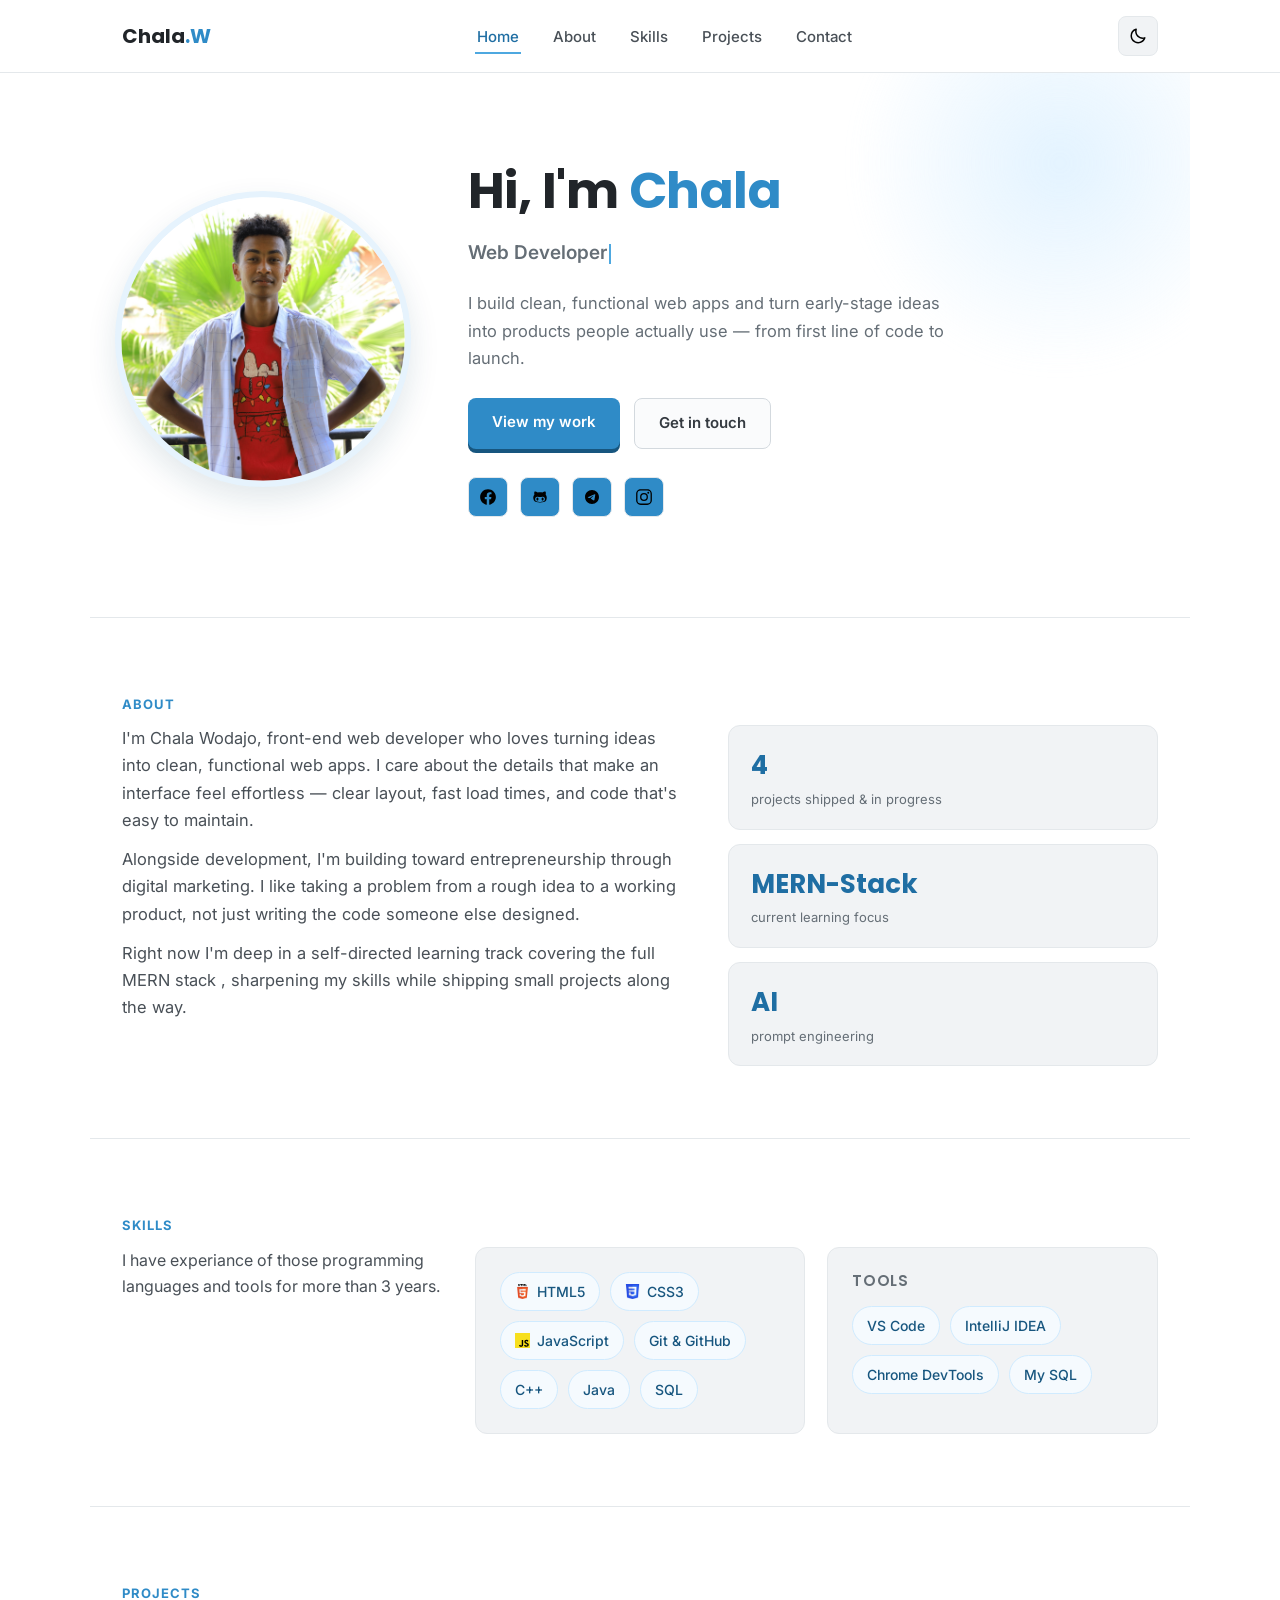
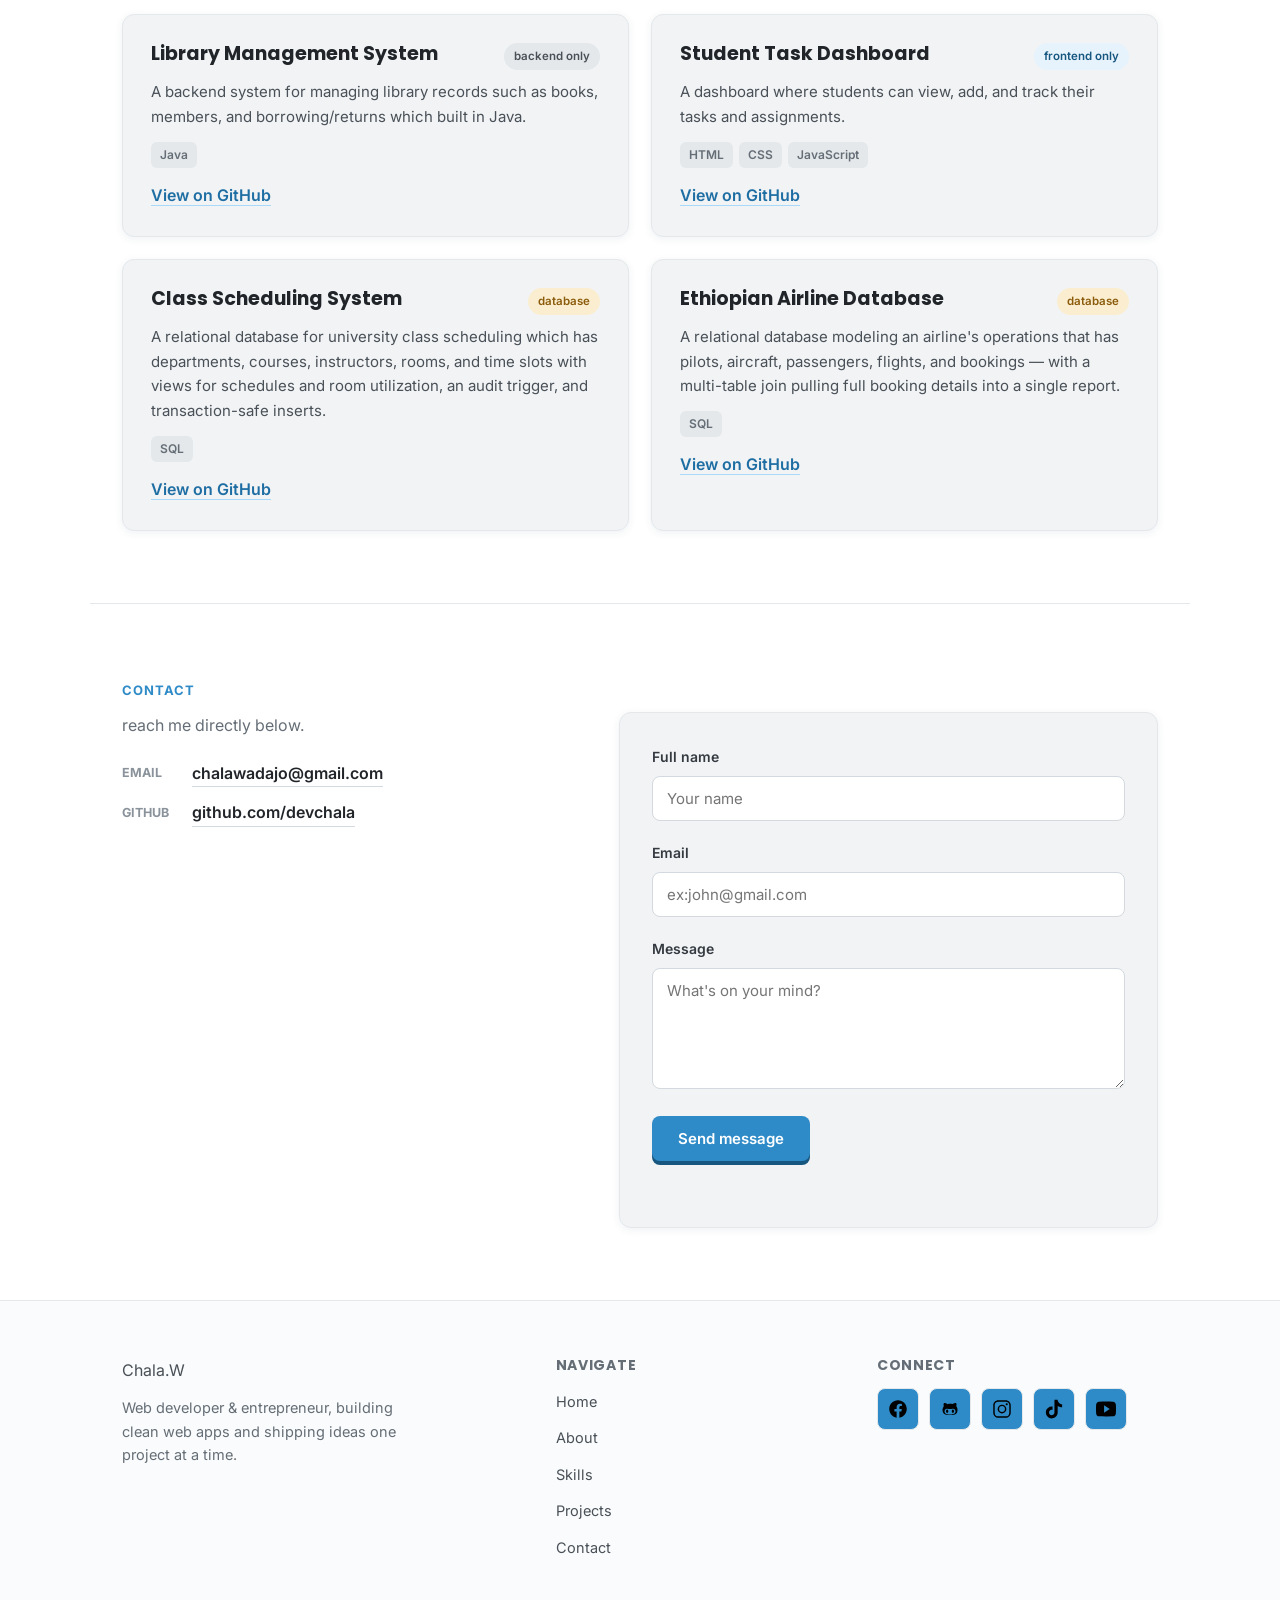
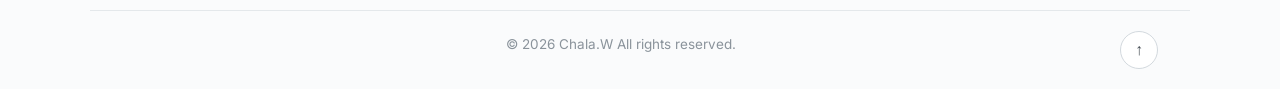
==== index.html @ c734cb94 "Initial portfolio is committed" ====
<!doctype html>
<html lang="en">
  <head>
    <meta charset="UTF-8" />
    <meta name="viewport" content="width=device-width, initial-scale=1.0" />
    <title>Chala Wodajo | Portfolio</title>
    <link rel="preconnect" href="https://fonts.googleapis.com" />
    <link rel="preconnect" href="https://fonts.gstatic.com" crossorigin />
    <link
      href="https://fonts.googleapis.com/css2?family=Poppins:wght@500;600;700&family=Inter:wght@400;500;600;700&display=swap"
      rel="stylesheet"
    />

    <link rel="stylesheet" href="style.css" />
  </head>
  <body>
    <header class="header">
      <nav class="navbar">
        <a href="#home" class="logo">Chala<span>.W</span></a>

        <ul id="navList">
          <li><a class="nav-link" href="#home">Home</a></li>
          <li><a class="nav-link" href="#about">About</a></li>
          <li><a class="nav-link" href="#skills">Skills</a></li>
          <li><a class="nav-link" href="#projects">Projects</a></li>
          <li><a class="nav-link" href="#contact">Contact</a></li>
        </ul>
        <div class="nav-actions">
          <button
            id="themeToggle"
            class="theme-toggle"
            aria-label="Toggle dark mode"
            aria-pressed="false"
          >
            <img src="image/moon.svg" alt="" class="icon-moon" />
            <img src="image/sun.svg" alt="" class="icon-sun" />
          </button>

          <button
            id="navToggle"
            class="nav-toggle"
            aria-label="Toggle navigation menu"
            aria-expanded="false"
          >
            <span></span>
          </button>
        </div>
      </nav>
    </header>

    <main>
      <section id="home" class="hero">
        <div class="hero-glow" aria-hidden="true"></div>
        <div class="hero-image">
          <img src="image/chala.jpg" alt="Chala Wodajo" class="profilepic" />
        </div>

        <div class="hero-text">
          <h1>Hi, I'm <span class="accent">Chala</span></h1>
          <p class="role">
            <span id="typewriter"></span
            ><span class="cursor" aria-hidden="true"></span>
          </p>
          <p class="lede">
            I build clean, functional web apps and turn early-stage ideas into
            products people actually use — from first line of code to launch.
          </p>

          <div class="cta-row">
            <a href="#projects" class="btn btn-primary">View my work</a>
            <a href="#contact" class="btn btn-ghost">Get in touch</a>
          </div>

          <div class="social-row" aria-label="Social links">
            <a
              href="https://web.facebook.com/profile.php?id=100081140001787"
              target="_blank"
              rel="noopener"
              aria-label="Facebook"
            >
              <img src="image/facebook.svg" alt="" width="18" />
            </a>
            <a
              href="https://github.com/devchala"
              target="_blank"
              rel="noopener"
              aria-label="GitHub"
            >
              <img src="image/github.svg" alt="" width="18" />
            </a>
            <a href="#" target="_blank" rel="noopener" aria-label="Telegram">
              <img src="image/telegram.svg" alt="" width="18" />
            </a>
            <a href="#" target="_blank" rel="noopener" aria-label="Instagram">
              <img src="image/instagram.svg" alt="" width="18" />
            </a>
          </div>
        </div>
      </section>
      <section id="about" class="block reveal">
        <span class="eyebrow">About</span>
        <div class="about-grid">
          <div>
            <p>
              I'm Chala Wodajo, front-end web developer who loves turning ideas
              into clean, functional web apps. I care about the details that
              make an interface feel effortless — clear layout, fast load times,
              and code that's easy to maintain.
            </p>
            <p>
              Alongside development, I'm building toward entrepreneurship
              through digital marketing. I like taking a problem from a rough
              idea to a working product, not just writing the code someone else
              designed.
            </p>
            <p>
              Right now I'm deep in a self-directed learning track covering the
              full MERN stack , sharpening my skills while shipping small
              projects along the way.
            </p>
          </div>

          <div class="stat-list">
            <div class="stat-card">
              <span class="stat-num">4</span>
              <span class="stat-label">projects shipped &amp; in progress</span>
            </div>
            <div class="stat-card">
              <span class="stat-num">MERN-Stack</span>
              <span class="stat-label">current learning focus</span>
            </div>
            <div class="stat-card">
              <span class="stat-num">AI</span>
              <span class="stat-label">prompt engineering</span>
            </div>
          </div>
        </div>
      </section>

      <section id="skills" class="block reveal">
        <span class="eyebrow">Skills</span>
        <div class="skills-groups">
          <p>
            I have experiance of those programming languages and tools for more
            than 3 years.
          </p>

          <div class="skill-card">
            <ul class="tag-list">
              <li>
                <img src="image/HTML5_logo.webp" alt="" class="tag-icon" />HTML5
              </li>
              <li>
                <img src="image/CSS3_logo.webp" alt="" class="tag-icon" />CSS3
              </li>
              <li>
                <img
                  src="image/javascript-logo.svg"
                  alt=""
                  class="tag-icon"
                />JavaScript
              </li>
              <li>Git &amp; GitHub</li>
              <li>C++</li>
              <li>Java</li>
              <li>SQL</li>
            </ul>
          </div>

          <div class="skill-card">
            <h3>Tools</h3>
            <ul class="tag-list">
              <li>VS Code</li>
              <li>IntelliJ IDEA</li>
              <li>Chrome DevTools</li>
              <li>My SQL</li>
            </ul>
          </div>
        </div>
      </section>
      <section id="projects" class="block reveal">
        <span class="eyebrow">Projects</span>
        <div class="project-grid">
          <div class="project-box">
            <div class="project-top">
              <h3>Library Management System</h3>
              <span class="status-pill">backend only</span>
            </div>
            <p>
              A backend system for managing library records such as books,
              members, and borrowing/returns which built in Java.
            </p>
            <div class="project-stack"><span>Java</span></div>
            <a
              href="https://github.com/devchala/library-management-system-java"
              target="_blank"
              rel="noopener"
              class="project-link"
            >
              View on GitHub
            </a>
          </div>

          <div class="project-box">
            <div class="project-top">
              <h3>Student Task Dashboard</h3>
              <span class="status-pill status-front">frontend only</span>
            </div>
            <p>
              A dashboard where students can view, add, and track their tasks
              and assignments.
            </p>
            <div class="project-stack">
              <span>HTML</span><span>CSS</span><span>JavaScript</span>
            </div>
            <a
              href="https://github.com/devchala/chala-student-task-dashboard"
              target="_blank"
              rel="noopener"
              class="project-link"
            >
              View on GitHub
            </a>
          </div>

          <div class="project-box">
            <div class="project-top">
              <h3>Class Scheduling System</h3>
              <span class="status-pill status-db">database</span>
            </div>
            <p>
              A relational database for university class scheduling which has
              departments, courses, instructors, rooms, and time slots with
              views for schedules and room utilization, an audit trigger, and
              transaction-safe inserts.
            </p>
            <div class="project-stack"><span>SQL</span></div>
            <a
              href="https://github.com/devchala/Library-Management-System-SQL"
              target="_blank"
              rel="noopener"
              class="project-link"
            >
              View on GitHub
            </a>
          </div>

          <div class="project-box">
            <div class="project-top">
              <h3>Ethiopian Airline Database</h3>
              <span class="status-pill status-db">database</span>
            </div>
            <p>
              A relational database modeling an airline's operations that has
              pilots, aircraft, passengers, flights, and bookings — with a
              multi-table join pulling full booking details into a single
              report.
            </p>
            <div class="project-stack"><span>SQL</span></div>
            <a
              href="https://github.com/devchala/Ethiopian_Airline_System_Demo"
              target="_blank"
              rel="noopener"
              class="project-link"
            >
              View on GitHub
            </a>
          </div>
        </div>
      </section>

      <section id="contact" class="block reveal">
        <span class="eyebrow">Contact</span>
        <div class="contact-layout">
          <div class="contact-intro">
            <p>reach me directly below.</p>
            <ul class="contact-direct">
              <li>
                <span class="k">Email</span>
                <a href="mailto:chalawadajo@gmail.com">chalawadajo@gmail.com</a>
              </li>
              <li>
                <span class="k">GitHub</span>
                <a
                  href="https://github.com/devchala"
                  target="_blank"
                  rel="noopener"
                  >github.com/devchala</a
                >
              </li>
            </ul>
          </div>

          <form id="contactForm" class="contact-form" novalidate>
            <div class="form-group">
              <label for="fullName">Full name</label>
              <input
                type="text"
                id="fullName"
                name="fullName"
                placeholder="Your name"
                required
              />
            </div>

            <div class="form-group">
              <label for="email">Email</label>
              <input
                type="email"
                id="email"
                name="email"
                placeholder="ex:john@gmail.com"
                required
              />
            </div>

            <div class="form-group">
              <label for="message">Message</label>
              <textarea
                id="message"
                name="message"
                rows="5"
                placeholder="What's on your mind?"
                required
              ></textarea>
            </div>

            <button type="submit" class="btn-submit">
              <span class="btn-label">Send message</span>
            </button>
            <p id="formStatus" class="form-status" aria-live="polite"></p>
          </form>
        </div>
      </section>
    </main>

    <footer class="footer">
      <div class="footer-inner">
        <div class="footer-brand">
          <a href="#home" class="logo">Chala<span>.W</span></a>
          <p>
            Web developer & entrepreneur, building clean web apps and shipping
            ideas one project at a time.
          </p>
        </div>

        <div class="footer-links">
          <h4>Navigate</h4>
          <ul>
            <li><a href="#home">Home</a></li>
            <li><a href="#about">About</a></li>
            <li><a href="#skills">Skills</a></li>
            <li><a href="#projects">Projects</a></li>
            <li><a href="#contact">Contact</a></li>
          </ul>
        </div>

        <div class="footer-connect">
          <h4>Connect</h4>
          <div class="social">
            <a
              href="https://web.facebook.com/profile.php?id=100081140001787"
              target="_blank"
              rel="noopener"
              aria-label="Facebook"
            >
              <img src="image/facebook.svg" alt="" width="20" />
            </a>
            <a
              href="https://github.com/devchala"
              target="_blank"
              rel="noopener"
              aria-label="GitHub"
            >
              <img src="image/github.svg" alt="" width="20" />
            </a>
            <a href="#" target="_blank" rel="noopener" aria-label="Instagram">
              <img src="image/instagram.svg" alt="" width="20" />
            </a>
            <a href="#" target="_blank" rel="noopener" aria-label="TikTok">
              <img src="image/tiktok.svg" alt="" width="20" />
            </a>
            <a href="#" target="_blank" rel="noopener" aria-label="YouTube">
              <img src="image/youtube.svg" alt="" width="20" />
            </a>
          </div>
        </div>
      </div>

      <div class="footer-bottom">
        <p id="footer-bottom-note">
          &copy; <span id="year"></span> Chala.W All rights reserved.
        </p>
        <button id="backToTop" class="back-to-top" aria-label="Back to top">
          ↑
        </button>
      </div>
    </footer>

    <script src="script.js"></script>
  </body>
</html>
---- style.css ----
/* ==========================================================
   TOKENS
   Primary scale derived from #D0EBFF · Gray scale from #F1F3F5
   ========================================================== */
:root {
  --primary-50: #f5fafe;
  --primary-100: #e6f3fd;
  --primary-200: #d0ebff;
  --primary-300: #a8d9fb;
  --primary-400: #7cc2f0;
  --primary-500: #4ea8e0;
  --primary-600: #2f8bc7;
  --primary-700: #1f6ea3;
  --primary-800: #17567f;
  --primary-900: #123f5c;

  --gray-50: #fafbfc;
  --gray-100: #f1f3f5;
  --gray-200: #e4e8eb;
  --gray-300: #d3d9de;
  --gray-400: #b0b8bf;
  --gray-500: #8a939b;
  --gray-600: #656e76;
  --gray-700: #495057;
  --gray-800: #343a40;
  --gray-900: #212529;

  --white: #ffffff;

  --font-display: "Poppins", "Segoe UI", sans-serif;
  --font-body: "Inter", "Segoe UI", sans-serif;

  --radius-sm: 8px;
  --radius-md: 12px;
  --radius-lg: 20px;
  --maxw: 1100px;

  --shadow-sm: 0 2px 8px rgba(18, 63, 92, 0.07);
  --shadow-md: 0 12px 28px rgba(18, 63, 92, 0.12);

  --transition-theme:
    background-color 0.3s ease, color 0.3s ease, border-color 0.3s ease;
}

/* ---- Dark mode: same tokens, inverted scale ---- */
[data-theme="dark"] {
  --white: #0e1318;

  --gray-50: #151b21;
  --gray-100: #1b222a;
  --gray-200: #262e37;
  --gray-300: #333d47;
  --gray-400: #4b5661;
  --gray-500: #6b7680;
  --gray-600: #8b96a0;
  --gray-700: #c3cbd1;
  --gray-800: #dbe1e5;
  --gray-900: #f4f6f8;

  --primary-50: #16324a;
  --primary-100: #123f5c;
  --primary-200: #17567f;
  --primary-300: #1f6ea3;
  --primary-400: #2f8bc7;
  --primary-500: #4ea8e0;
  --primary-600: #7cc2f0;
  --primary-700: #a8d9fb;
  --primary-800: #d0ebff;
  --primary-900: #e6f3fd;

  --shadow-sm: 0 2px 10px rgba(0, 0, 0, 0.35);
  --shadow-md: 0 14px 32px rgba(0, 0, 0, 0.5);
}

* {
  box-sizing: border-box;
}
html {
  scroll-behavior: smooth;
}

body {
  margin: 0;
  font-family: var(--font-body);
  color: var(--gray-700);
  background: var(--white);
  line-height: 1.65;
  -webkit-font-smoothing: antialiased;
  transition: var(--transition-theme);
}

img {
  max-width: 100%;
  display: block;
}
a {
  color: inherit;
  text-decoration: none;
}
ul {
  margin: 0;
  padding: 0;
  list-style: none;
}

h1,
h2,
h3,
h4 {
  font-family: var(--font-display);
  color: var(--gray-900);
  margin: 0 0 16px;
  line-height: 1.2;
  transition: var(--transition-theme);
}

p {
  margin: 0 0 12px;
}

:focus-visible {
  outline: 2px solid var(--primary-600);
  outline-offset: 3px;
}

@media (prefers-reduced-motion: reduce) {
  *,
  *::before,
  *::after {
    animation-duration: 0.001ms !important;
    animation-iteration-count: 1 !important;
    transition-duration: 0.001ms !important;
    scroll-behavior: auto !important;
  }
}

.eyebrow {
  display: inline-block;
  font-family: var(--font-body);
  font-size: 13px;
  font-weight: 700;
  letter-spacing: 0.08em;
  text-transform: uppercase;
  color: var(--primary-600);
  margin-bottom: 10px;
}
.header {
  position: sticky;
  top: 0;
  z-index: 100;
  background: color-mix(in srgb, var(--white) 88%, transparent);
  backdrop-filter: blur(10px);
  border-bottom: 1px solid var(--gray-200);
  transition: var(--transition-theme);
}
.navbar {
  max-width: var(--maxw);
  margin: 0 auto;
  padding: 16px 32px;
  display: flex;
  align-items: center;
  justify-content: space-between;
  gap: 16px;
  position: relative;
}
.navbar .logo {
  font-family: var(--font-display);
  font-weight: 700;
  font-size: 20px;
  color: var(--gray-900);
}

.navbar .logo span {
  color: var(--primary-600);
}
.navbar ul {
  display: flex;
  gap: 30px;
}
.navbar ul li a {
  font-weight: 500;
  font-size: 15px;
  color: var(--gray-700);
  position: relative;
  padding: 4px 2px;
  transition: color 0.2s ease;
}
.navbar ul li a::after {
  content: "";
  position: absolute;
  left: 0;
  bottom: -4px;
  width: 0%;
  height: 2px;
  background: var(--primary-500);
  transition: width 0.25s ease;
}
.navbar ul li a:hover,
.navbar ul li a:focus-visible,
.navbar ul li a.active {
  color: var(--primary-700);
}

.navbar ul li a:hover::after,
.navbar ul li a:focus-visible::after,
.navbar ul li a.active::after {
  width: 100%;
}

.nav-actions {
  display: flex;
  align-items: center;
  gap: 10px;
}

.theme-toggle,
.nav-toggle {
  width: 40px;
  height: 40px;
  border-radius: var(--radius-sm);
  border: 1px solid var(--gray-200);
  background: var(--gray-100);
  cursor: pointer;
  transition:
    var(--transition-theme),
    transform 0.2s ease,
    border-color 0.2s ease;
}
.theme-toggle {
  display: flex;
  align-items: center;
  justify-content: center;
}

.theme-toggle img {
  width: 18px;
  height: 18px;
}
.icon-sun {
  display: none;
}
[data-theme="dark"] .icon-moon {
  display: none;
}
[data-theme="dark"] .icon-sun {
  display: block;
}

.theme-toggle:hover,
.nav-toggle:hover {
  transform: translateY(-2px);
  border-color: var(--primary-400);
}

.nav-toggle {
  display: none;
  position: relative;
}
.nav-toggle span,
.nav-toggle span::before,
.nav-toggle span::after {
  content: "";
  position: absolute;
  left: 9px;
  width: 20px;
  height: 2px;
  background: var(--gray-800);
  transition:
    transform 0.2s ease,
    opacity 0.2s ease,
    background 0.2s ease;
}
.nav-toggle span {
  top: 19px;
}
.nav-toggle span::before {
  top: -7px;
}
.nav-toggle span::after {
  top: 7px;
}
.nav-toggle.open span {
  background: transparent;
}
.nav-toggle.open span::before {
  transform: translateY(7px) rotate(45deg);
}
.nav-toggle.open span::after {
  transform: translateY(-7px) rotate(-45deg);
}

@media (max-width: 780px) {
  .nav-toggle {
    display: block;
  }
  .navbar ul {
    position: absolute;
    top: calc(100% + 1px);
    left: 0;
    right: 0;
    flex-direction: column;
    gap: 0;
    background: var(--white);
    border: 1px solid var(--gray-200);
    border-top: none;
    border-radius: 0 0 var(--radius-md) var(--radius-md);
    max-height: 0;
    overflow: hidden;
    transition:
      max-height 0.3s ease,
      var(--transition-theme);
    box-shadow: var(--shadow-md);
  }

  .navbar ul.open {
    max-height: 340px;
  }
  .navbar ul li {
    border-top: 1px solid var(--gray-200);
  }
  .navbar ul li a {
    display: block;
    padding: 16px 24px;
  }
  .navbar ul li a::after {
    display: none;
  }
}

.hero {
  position: relative;
  max-width: var(--maxw);
  margin: 0 auto;
  padding: 88px 32px 100px;
  display: flex;
  align-items: center;
  gap: 64px;
  overflow: hidden;
}

.hero-glow {
  position: absolute;
  top: -120px;
  right: -80px;
  width: 420px;
  height: 420px;
  background: radial-gradient(circle, var(--primary-200) 0%, transparent 70%);
  opacity: 0.6;
  filter: blur(10px);
  z-index: -1;
  animation: floatGlow 8s ease-in-out infinite;
}

@keyframes floatGlow {
  0%,
  100% {
    transform: translate(0, 0) scale(1);
  }
  50% {
    transform: translate(-20px, 24px) scale(1.08);
  }
}

.hero-image {
  flex: 0 0 auto;
  position: relative;
  text-align: center;
  animation: fadeInLeft 0.7s ease both;
}

.profilepic {
  width: 250px;
  height: 250px;
  object-fit: cover;
  border-radius: 50%;
  border: 6px solid var(--primary-100);
  box-shadow: var(--shadow-md);
  background: var(--gray-100);
  transition:
    transform 0.3s ease,
    box-shadow 0.3s ease;
  transform: scale(1.05);
  height: clamp(220px, 22vw, 340px);
  width: clamp(220px, 22vw, 340px);
}

.profilepic {
  animation: floatPic 4s ease-in-out infinite;
}

@keyframes floatPic {
  0%,
  100% {
    transform: translateY(0);
  }
  50% {
    transform: translateY(-8px);
  }
}

.status-badge {
  display: inline-flex;
  align-items: center;
  gap: 7px;
  margin-top: 16px;
  font-size: 13px;
  font-weight: 600;
  color: var(--primary-800);
  background: var(--primary-50);
  border: 1px solid var(--primary-200);
  padding: 7px 14px;
  border-radius: 999px;
}

.status-dot {
  width: 8px;
  height: 8px;
  border-radius: 50%;
  background: #1a8f5e;
  animation: pulse 2s ease-in-out infinite;
}

@keyframes pulse {
  0%,
  100% {
    box-shadow: 0 0 0 0 rgba(26, 143, 94, 0.5);
  }
  50% {
    box-shadow: 0 0 0 6px rgba(26, 143, 94, 0);
  }
}

.hero-text {
  flex: 1 1 auto;
  animation: fadeInRight 0.7s ease both;
  animation-delay: 0.1s;
}

.hero-text h1 {
  font-size: clamp(32px, 4.6vw, 50px);
  letter-spacing: -0.01em;
}

.hero-text h1 .accent {
  color: var(--primary-600);
}

.role {
  font-family: var(--font-body);
  font-weight: 600;
  font-size: 19px;
  color: var(--gray-600);
  margin-bottom: 22px;
  min-height: 28px;
}

.cursor {
  display: inline-block;
  width: 2px;
  height: 20px;
  background: var(--primary-500);
  margin-left: 2px;
  vertical-align: middle;
  animation: blink 0.9s steps(1) infinite;
}

@keyframes blink {
  50% {
    opacity: 0;
  }
}

.lede {
  max-width: 50ch;
  font-size: 16.5px;
  color: var(--gray-600);
}

.cta-row {
  display: flex;
  gap: 14px;
  margin: 26px 0 28px;
  flex-wrap: wrap;
}

.btn {
  font-family: var(--font-body);
  font-weight: 600;
  font-size: 15px;
  padding: 12px 24px;
  border-radius: var(--radius-sm);
  transition:
    transform 0.15s ease,
    box-shadow 0.15s ease,
    background 0.2s ease;
}

.btn-primary {
  background: var(--primary-600);
  color: #fff;
  box-shadow: 0 4px 0 var(--primary-800);
}

.btn-primary:hover {
  transform: translateY(-2px);
  background: var(--primary-500);
}

.btn-ghost {
  border: 1px solid var(--gray-300);
  color: var(--gray-800);
  background: var(--gray-50);
}

.btn-ghost:hover {
  border-color: var(--primary-400);
  color: var(--primary-700);
}

.social-row {
  display: flex;
  gap: 12px;
}

.social-row a {
  width: 40px;
  height: 40px;
  border-radius: var(--radius-sm);
  background: #2f8bc7;

  border: 1px solid var(--gray-200);
  display: flex;
  align-items: center;
  justify-content: center;
  transition:
    transform 0.2s ease,
    border-color 0.2s ease,
    background 0.2s ease;
}

.social-row a:hover,
.social-row a:focus-visible {
  border-color: var(--primary-400);
  background: var(--primary-100);
  transform: translateY(-3px);
}

@media (max-width: 760px) {
  .hero {
    flex-direction: column;
    text-align: center;
    padding: 56px 24px 64px;
  }
  .cta-row,
  .social-row {
    justify-content: center;
  }
  .lede {
    margin-left: auto;
    margin-right: auto;
  }
}

.block {
  max-width: var(--maxw);
  margin: 0 auto;
  padding: 72px 32px;
  border-top: 1px solid var(--gray-200);
  transition: var(--transition-theme);
}

.reveal {
  opacity: 0;
  transform: translateY(24px);
  transition:
    opacity 0.7s ease,
    transform 0.7s ease;
}

.reveal.in-view {
  opacity: 1;
  transform: translateY(0);
}

.about-grid {
  display: grid;
  grid-template-columns: 1.3fr 1fr;
  gap: 48px;
  align-items: start;
}

@media (max-width: 820px) {
  .about-grid {
    grid-template-columns: 1fr;
  }
}
.about-grid p {
  max-width: 62ch;
  font-size: 16.5px;
}
.stat-list {
  display: flex;
  flex-direction: column;
  gap: 14px;
}
.stat-card {
  background: var(--gray-100);
  border: 1px solid var(--gray-200);
  border-radius: var(--radius-md);
  padding: 18px 22px;
  transition:
    var(--transition-theme),
    transform 0.2s ease,
    border-color 0.2s ease;
}
.stat-card:hover {
  transform: translateY(-3px);
  border-color: var(--primary-300);
}
.stat-num {
  display: block;
  font-family: var(--font-display);
  font-weight: 700;
  font-size: 26px;
  color: var(--primary-700);
}
.stat-label {
  display: block;
  font-size: 13px;
  color: var(--gray-600);
  margin-top: 2px;
}

.skills-groups {
  display: grid;
  grid-template-columns: repeat(3, 1fr);
  gap: 22px;
}
@media (max-width: 820px) {
  .skills-groups {
    grid-template-columns: 1fr;
  }
}
.skill-card {
  background: var(--gray-100);
  border: 1px solid var(--gray-200);
  border-radius: var(--radius-md);
  padding: 24px;
  transition: var(--transition-theme);
}
.skill-card h3 {
  font-size: 15px;
  font-weight: 600;
  color: var(--gray-600);
  text-transform: uppercase;
  letter-spacing: 0.04em;
  margin-bottom: 16px;
}
.tag-list {
  display: flex;
  flex-wrap: wrap;
  gap: 10px;
}
.tag-list li {
  display: flex;
  align-items: center;
  gap: 7px;
  font-size: 14px;
  font-weight: 500;
  color: var(--primary-800);
  background: var(--primary-50);
  border: 1px solid var(--primary-200);
  padding: 7px 14px;
  border-radius: 999px;
  transition:
    background 0.2s ease,
    transform 0.2s ease,
    var(--transition-theme);
}

.tag-list li:hover {
  background: var(--primary-100);
  transform: translateY(-2px);
}

.tag-icon {
  width: 15px;
  height: 15px;
  object-fit: contain;
}

.project-grid {
  display: grid;
  grid-template-columns: repeat(2, 1fr);
  gap: 22px;
}

@media (max-width: 800px) {
  .project-grid {
    grid-template-columns: 1fr;
  }
}

.project-box {
  background: var(--gray-100);
  border: 1px solid var(--gray-200);
  border-radius: var(--radius-md);
  padding: 28px;
  box-shadow: var(--shadow-sm);
  opacity: 0;
  animation: fadeInUp 0.6s ease forwards;
  transition:
    transform 0.25s ease,
    box-shadow 0.25s ease,
    border-color 0.25s ease,
    background 0.25s ease;
}
.project-box:hover {
  transform: translateY(-6px);
  box-shadow: var(--shadow-md);
  border-color: var(--primary-300);
}
.project-top {
  display: flex;
  justify-content: space-between;
  align-items: flex-start;
  gap: 10px;
  margin-bottom: 10px;
}
.project-box h3 {
  font-size: 19px;
  margin: 0;
}
.status-pill {
  font-size: 11.5px;
  font-weight: 600;
  padding: 4px 10px;
  border-radius: 999px;
  white-space: nowrap;
  background: var(--gray-200);
  color: var(--gray-700);
}
.status-pill.status-front {
  background: var(--primary-100);
  color: var(--primary-800);
}
.status-pill.status-db {
  background: #fbeed0;
  color: #8a5b0a;
}
.project-box p {
  font-size: 15px;
  color: var(--gray-700);
}
.project-stack {
  display: flex;
  flex-wrap: wrap;
  gap: 6px;
  font-size: 12px;
  font-weight: 600;
  color: var(--gray-600);
  margin-bottom: 14px;
}

.project-stack span {
  background: var(--gray-200);
  padding: 3px 9px;
  border-radius: 6px;
}

.project-link {
  font-weight: 600;
  color: var(--primary-700);
  border-bottom: 1px solid var(--primary-300);
}

.project-link:hover,
.project-link:focus-visible {
  color: var(--primary-900);
  border-color: var(--primary-600);
}

.project-grid .project-box:nth-child(1) {
  animation-delay: 0.05s;
}
.project-grid .project-box:nth-child(2) {
  animation-delay: 0.15s;
}
.project-grid .project-box:nth-child(3) {
  animation-delay: 0.25s;
}
.project-grid .project-box:nth-child(4) {
  animation-delay: 0.35s;
}

/* ---- Contact ---- */
.contact-layout {
  display: grid;
  grid-template-columns: 1fr 1.2fr;
  gap: 48px;
  align-items: start;
}

@media (max-width: 820px) {
  .contact-layout {
    grid-template-columns: 1fr;
  }
}

.contact-intro p {
  max-width: 46ch;
  color: var(--gray-600);
}

.contact-direct {
  margin-top: 22px;
}
.contact-direct li {
  display: flex;
  align-items: center;
  gap: 10px;
  margin-bottom: 12px;
}
.contact-direct .k {
  font-size: 12.5px;
  font-weight: 700;
  text-transform: uppercase;
  color: var(--gray-500);
  width: 60px;
  flex-shrink: 0;
}
.contact-direct a {
  font-weight: 600;
  color: var(--gray-900);
  border-bottom: 1px solid var(--gray-300);
}
.contact-direct a:hover {
  color: var(--primary-700);
  border-color: var(--primary-500);
}

.contact-form {
  background: var(--gray-100);
  border: 1px solid var(--gray-200);
  border-radius: var(--radius-md);
  padding: 32px;
  box-shadow: var(--shadow-sm);
  transition: var(--transition-theme);
}

.form-group {
  margin-bottom: 20px;
}

.form-group label {
  display: block;
  font-size: 14px;
  font-weight: 600;
  color: var(--gray-800);
  margin-bottom: 8px;
}

.contact-form input,
.contact-form textarea {
  width: 100%;
  font-family: var(--font-body);
  font-size: 15px;
  color: var(--gray-900);
  background: var(--white);
  border: 1px solid var(--gray-300);
  border-radius: var(--radius-sm);
  padding: 12px 14px;
  resize: vertical;
  transition:
    var(--transition-theme),
    border-color 0.2s ease,
    box-shadow 0.2s ease;
}

.contact-form input:focus,
.contact-form textarea:focus {
  outline: none;
  border-color: var(--primary-500);
  box-shadow: 0 0 0 3px var(--primary-100);
}

.btn-submit {
  font-family: var(--font-body);
  font-weight: 600;
  font-size: 15px;
  color: #fff;
  background: var(--primary-600);
  border: none;
  border-radius: var(--radius-sm);
  padding: 13px 26px;
  cursor: pointer;
  box-shadow: 0 4px 0 var(--primary-800);
  transition:
    transform 0.15s ease,
    background 0.2s ease;
}

.btn-submit:hover {
  background: var(--primary-500);
  transform: translateY(-2px);
}
.btn-submit:active {
  transform: translateY(0);
  box-shadow: 0 2px 0 var(--primary-800);
}
.btn-submit.sending {
  opacity: 0.7;
  cursor: wait;
}

.form-status {
  margin: 14px 0 0;
  font-size: 14px;
  font-weight: 500;
  min-height: 20px;
}

.form-status.success {
  color: #1a8f5e;
}
.form-status.error {
  color: #d64545;
}

@media (max-width: 600px) {
  .contact-form {
    padding: 24px;
  }
}

@keyframes fadeInUp {
  from {
    opacity: 0;
    transform: translateY(22px);
  }
  to {
    opacity: 1;
    transform: translateY(0);
  }
}
@keyframes fadeInLeft {
  from {
    opacity: 0;
    transform: translateX(-24px);
  }
  to {
    opacity: 1;
    transform: translateX(0);
  }
}
@keyframes fadeInRight {
  from {
    opacity: 0;
    transform: translateX(24px);
  }
  to {
    opacity: 1;
    transform: translateX(0);
  }
}

/* ==========================================================
   FOOTER
   ========================================================== */
.footer {
  border-top: 1px solid var(--gray-200);
  background: var(--gray-50);
  transition: var(--transition-theme);
}

.footer-inner {
  max-width: var(--maxw);
  margin: 0 auto;
  padding: 56px 32px 40px;
  display: grid;
  grid-template-columns: 1.4fr 1fr 1fr;
  gap: 40px;
}

@media (max-width: 700px) {
  .footer-inner {
    grid-template-columns: 1fr;
    text-align: center;
  }
}

.footer-brand p {
  margin-top: 12px;
  max-width: 34ch;
  color: var(--gray-600);
  font-size: 14.5px;
}

@media (max-width: 700px) {
  .footer-brand p {
    margin-left: auto;
    margin-right: auto;
  }
}

.footer h4 {
  font-size: 14px;
  text-transform: uppercase;
  letter-spacing: 0.05em;
  color: var(--gray-600);
  margin-bottom: 14px;
}

.footer-links ul li {
  margin-bottom: 10px;
}
.footer-links a {
  color: var(--gray-700);
  font-size: 14.5px;
}
.footer-links a:hover {
  color: var(--primary-700);
}

.footer-connect .social {
  display: flex;
  gap: 10px;
  flex-wrap: wrap;
}

@media (max-width: 700px) {
  .footer-connect .social {
    justify-content: center;
  }
}

.footer-connect .social a {
  width: 42px;
  height: 42px;
  display: flex;
  align-items: center;
  justify-content: center;
  border-radius: var(--radius-sm);
  background: #2f8bc7;
  border: 1px solid var(--gray-200);
  transition:
    transform 0.2s ease,
    border-color 0.2s ease,
    background 0.2s ease;
}

.footer-connect .social a:hover {
  transform: translateY(-3px);
  border-color: var(--primary-400);
  background: var(--primary-100);
}

.footer-bottom {
  max-width: var(--maxw);
  margin: 0 auto;
  padding: 20px 32px;
  border-top: 1px solid var(--gray-200);
  display: flex;
  align-items: center;
  justify-content: space-between;
  font-size: 13.5px;
  color: var(--gray-500);
}
#footer-bottom-note {
  text-align: center;
  flex: 1;
}
.back-to-top {
  width: 38px;
  height: 38px;
  border-radius: 50%;
  border: 1px solid var(--gray-300);
  background: var(--white);
  color: var(--gray-700);
  cursor: pointer;
  font-size: 16px;
  transition:
    transform 0.2s ease,
    border-color 0.2s ease,
    background 0.2s ease;
}

.back-to-top:hover {
  transform: translateY(-3px);
  border-color: var(--primary-400);
  background: var(--primary-100);
}
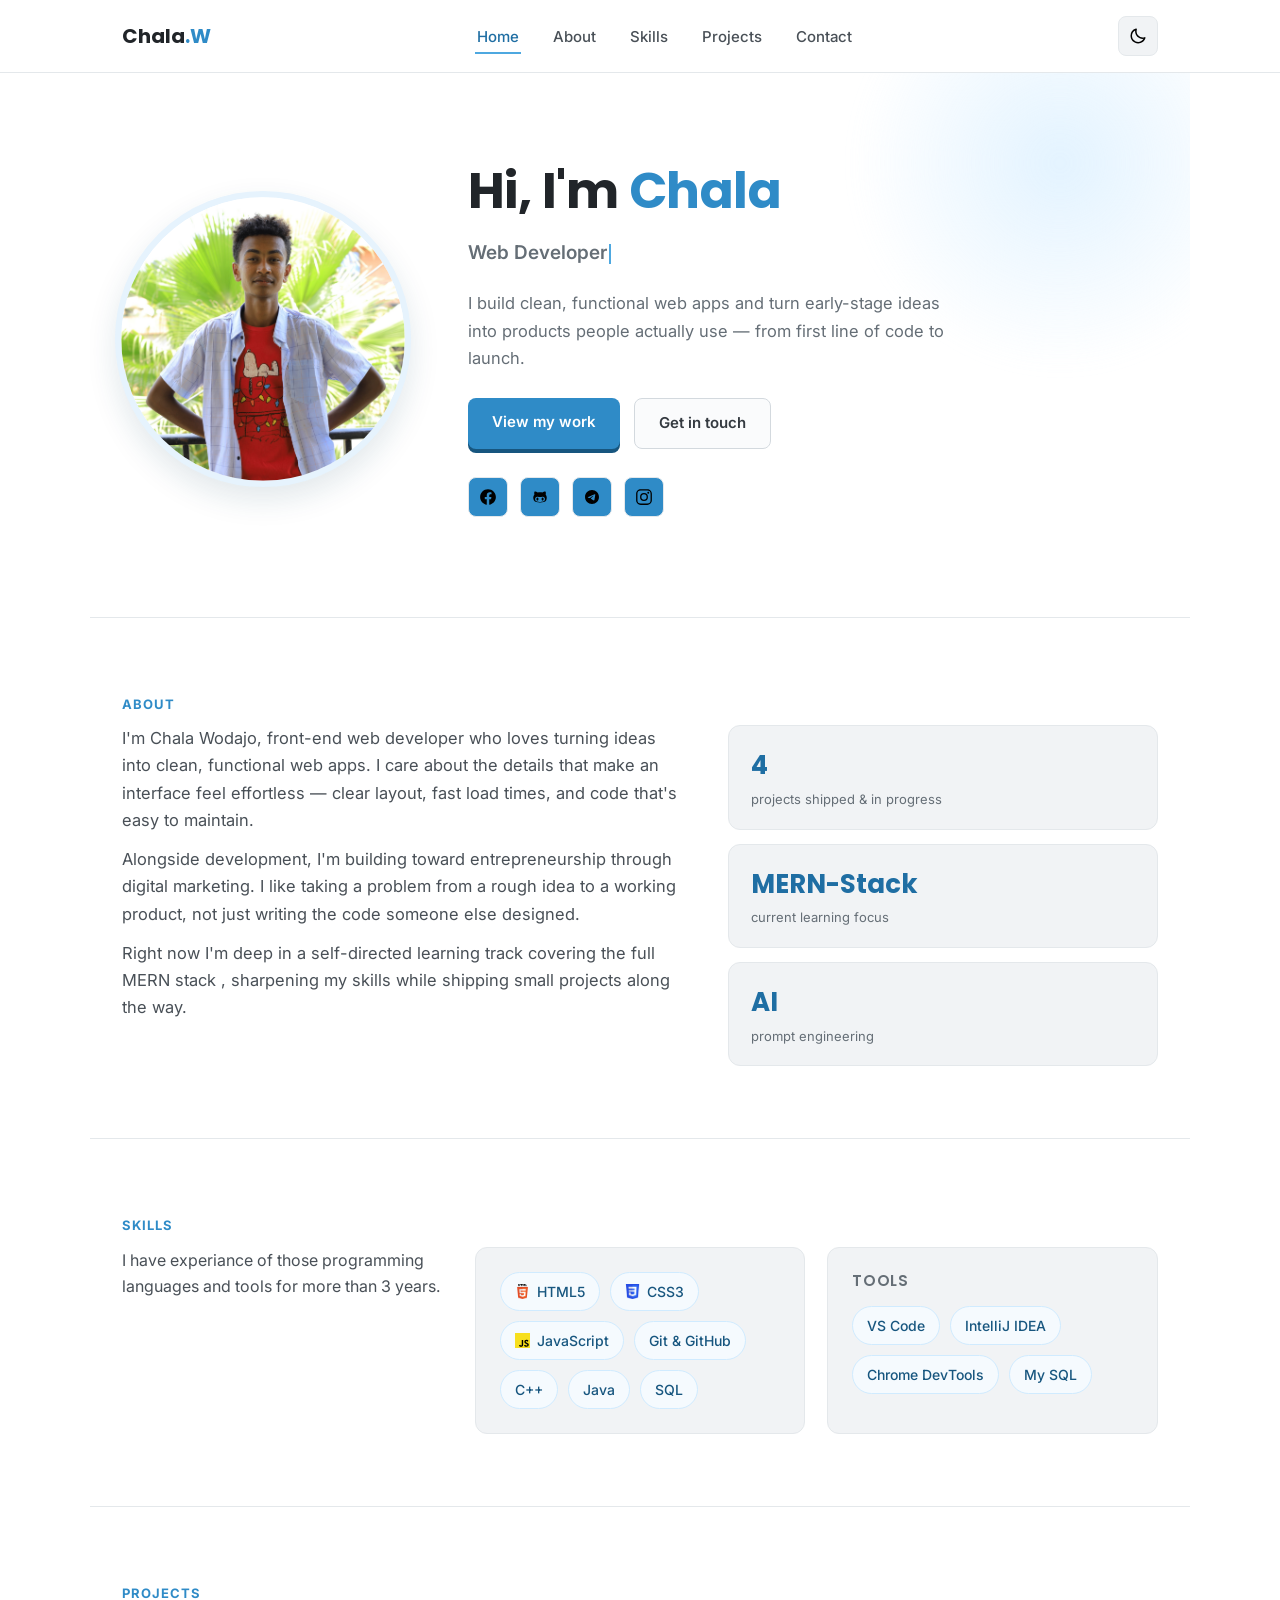
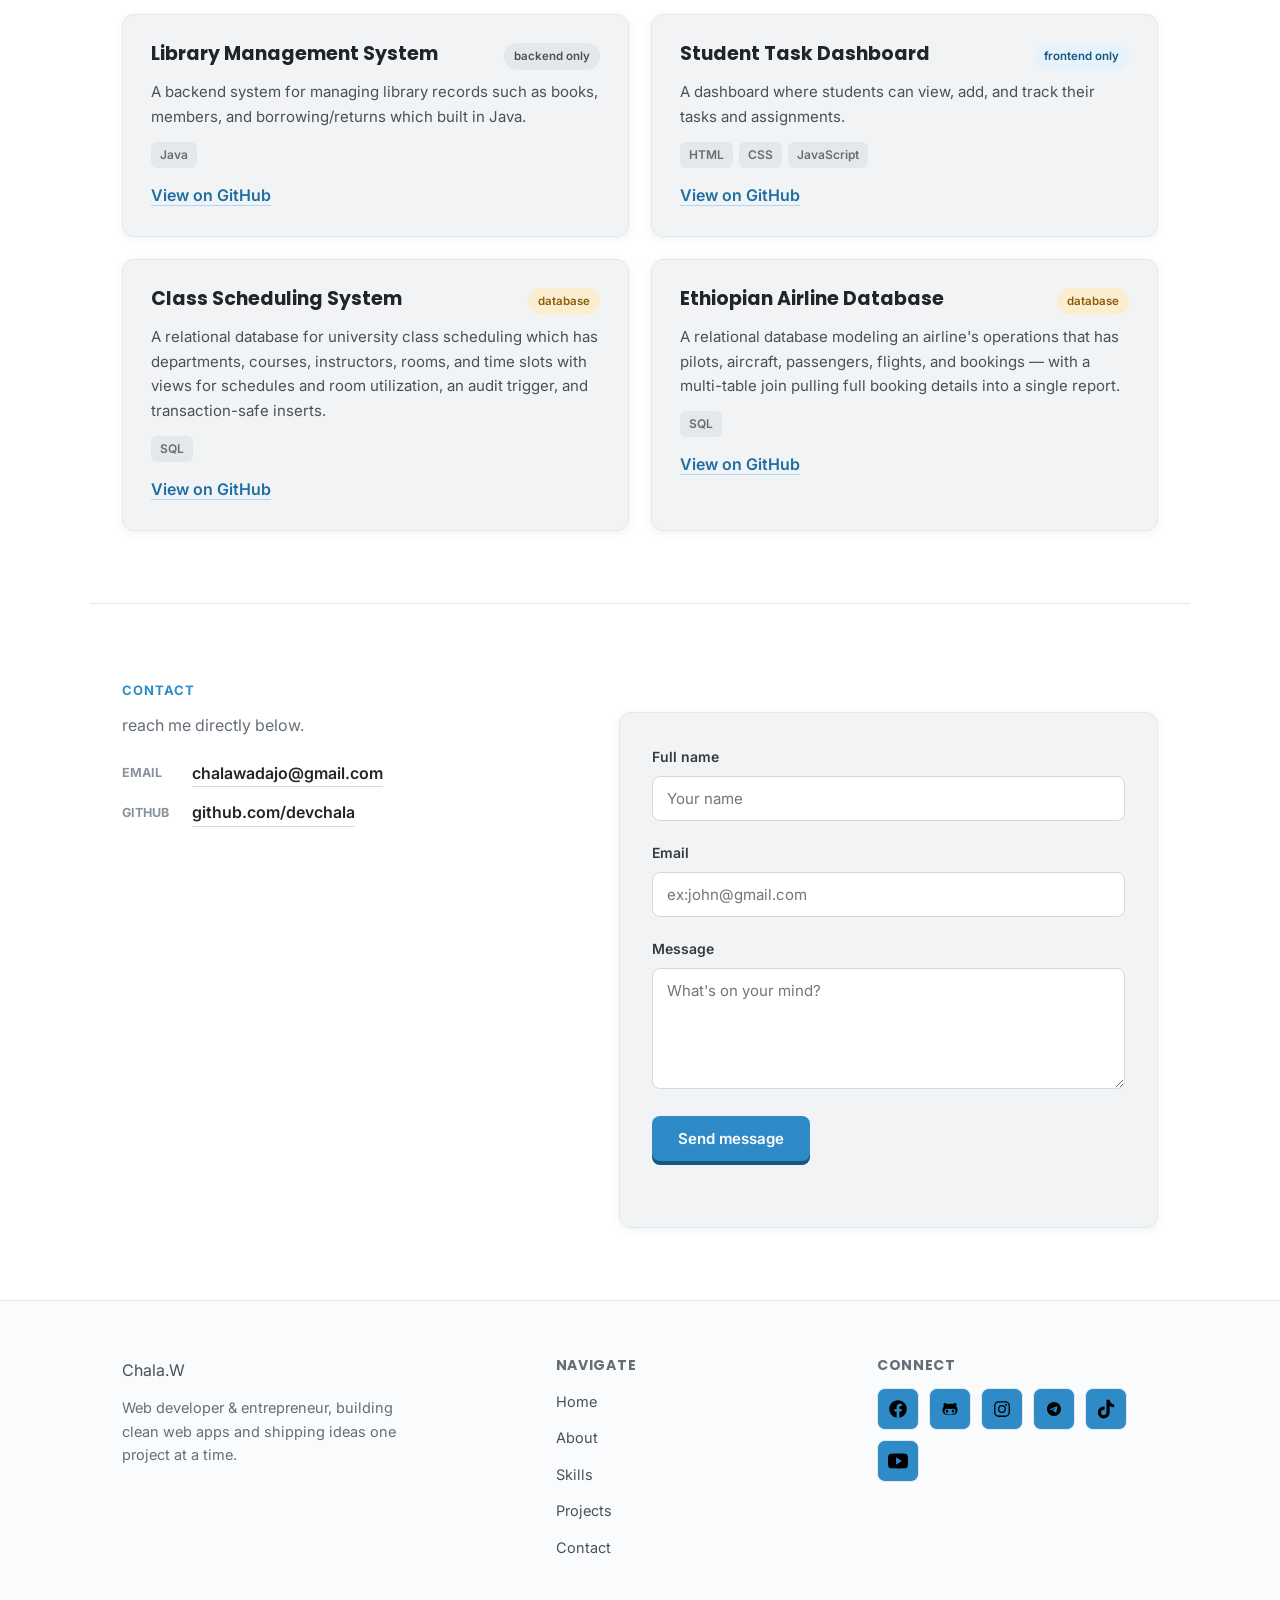
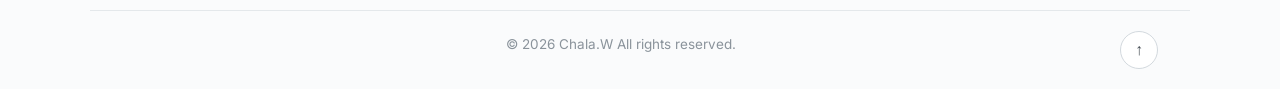
==== commit 76992966: "added and changed social media URL" ====
--- a/index.html
+++ b/index.html
@@ -72,14 +72,16 @@
           </div>
 
           <div class="social-row" aria-label="Social links">
-            <a
-              href="https://web.facebook.com/profile.php?id=100081140001787"
+            <!-- FACEBOOK -->
+            <a
+              href="https://www.facebook.com/profile.php?id=100081140001787"
               target="_blank"
               rel="noopener"
               aria-label="Facebook"
             >
               <img src="image/facebook.svg" alt="" width="18" />
             </a>
+            <!-- GITHUB -->
             <a
               href="https://github.com/devchala"
               target="_blank"
@@ -88,10 +90,23 @@
             >
               <img src="image/github.svg" alt="" width="18" />
             </a>
-            <a href="#" target="_blank" rel="noopener" aria-label="Telegram">
+
+            <!-- TELEGRAM -->
+            <a
+              href="https://t.me/realcwb"
+              target="_blank"
+              rel="noopener"
+              aria-label="Telegram"
+            >
               <img src="image/telegram.svg" alt="" width="18" />
             </a>
-            <a href="#" target="_blank" rel="noopener" aria-label="Instagram">
+            <!-- INSTAGRAM -->
+            <a
+              href="https://www.instagram.com/the.dreamer2006?igsi=eGtkYTA4N21scnFs"
+              target="_blank"
+              rel="noopener"
+              aria-label="Instagram"
+            >
               <img src="image/instagram.svg" alt="" width="18" />
             </a>
           </div>
@@ -358,6 +373,7 @@
         <div class="footer-connect">
           <h4>Connect</h4>
           <div class="social">
+            <!-- FACEBOOK -->
             <a
               href="https://web.facebook.com/profile.php?id=100081140001787"
               target="_blank"
@@ -366,6 +382,7 @@
             >
               <img src="image/facebook.svg" alt="" width="20" />
             </a>
+            <!-- GITHUB -->
             <a
               href="https://github.com/devchala"
               target="_blank"
@@ -374,13 +391,42 @@
             >
               <img src="image/github.svg" alt="" width="20" />
             </a>
-            <a href="#" target="_blank" rel="noopener" aria-label="Instagram">
-              <img src="image/instagram.svg" alt="" width="20" />
-            </a>
-            <a href="#" target="_blank" rel="noopener" aria-label="TikTok">
+
+            <!-- INSTAGRAM -->
+            <a
+              href="https://www.instagram.com/the.dreamer2006?igsi=eGtkYTA4N21scnFs"
+              target="_blank"
+              rel="noopener"
+              aria-label="Instagram"
+            >
+              <img src="image/instagram.svg" alt="" width="18" />
+            </a>
+            <!-- TELEGRAM -->
+            <a
+              href="https://t.me/realcwb"
+              target="_blank"
+              rel="noopener"
+              aria-label="Telegram"
+            >
+              <img src="image/telegram.svg" alt="" width="18" />
+            </a>
+
+            <!-- TIKTOK -->
+            <a
+              href="https://vm.tiktok.com/ZS9BBWtRfqBh6-oD9f9/"
+              target="_blank"
+              rel="noopener"
+              aria-label="TikTok"
+            >
               <img src="image/tiktok.svg" alt="" width="20" />
             </a>
-            <a href="#" target="_blank" rel="noopener" aria-label="YouTube">
+            <!-- YOUTUBE -->
+            <a
+              href="https://www.youtube.com/@devchala1"
+              target="_blank"
+              rel="noopener"
+              aria-label="YouTube"
+            >
               <img src="image/youtube.svg" alt="" width="20" />
             </a>
           </div>
--- a/style.css
+++ b/style.css
@@ -261,9 +261,10 @@
 .nav-toggle span::after {
   content: "";
   position: absolute;
-  left: 9px;
-  width: 20px;
-  height: 2px;
+  left: 8px;
+  width: 22px;
+  height: 3px;
+  border-radius: 999px;
   background: var(--gray-800);
   transition:
     transform 0.2s ease,
@@ -271,7 +272,7 @@
     background 0.2s ease;
 }
 .nav-toggle span {
-  top: 19px;
+  top: 18px;
 }
 .nav-toggle span::before {
   top: -7px;
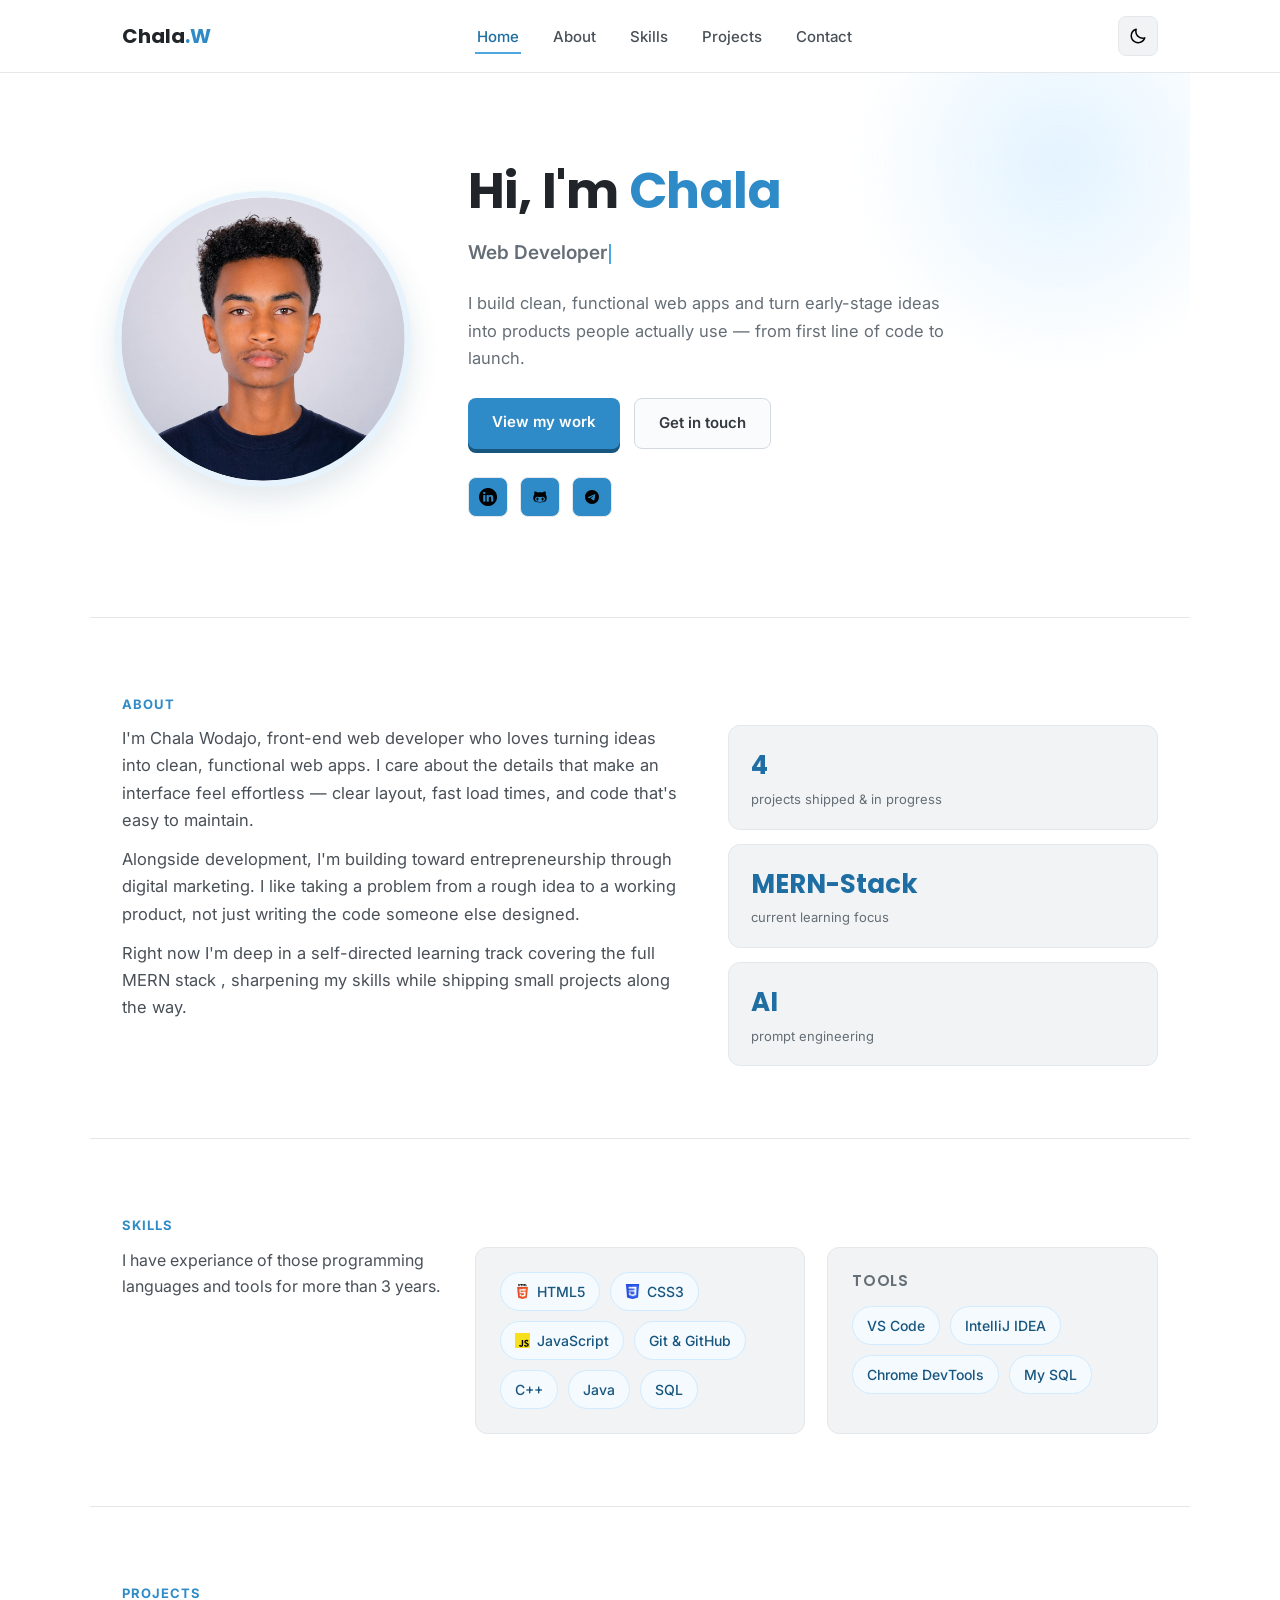
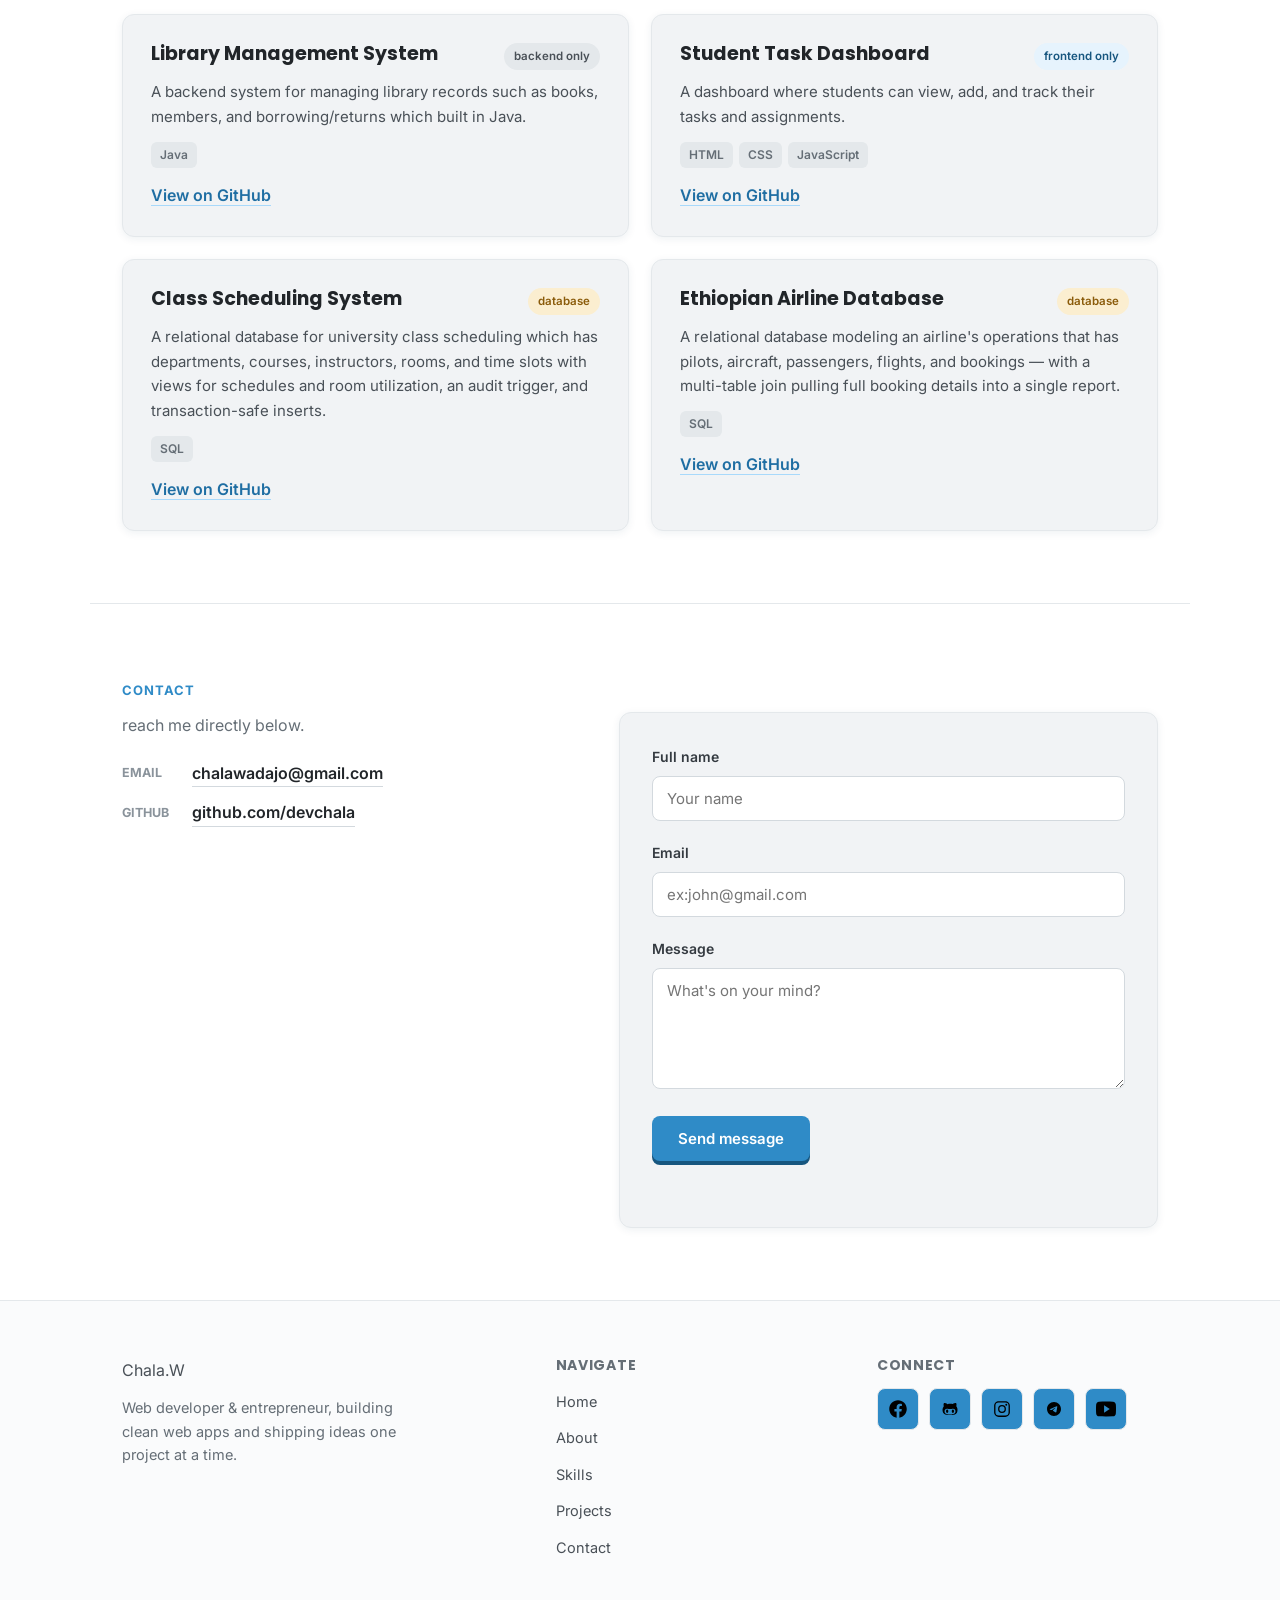
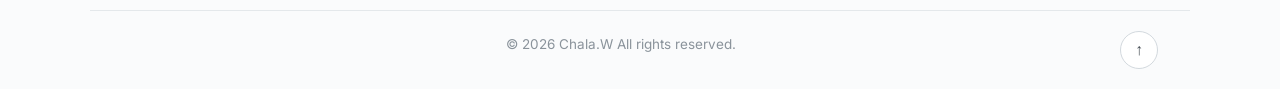
==== commit 110fee7b: "feat(portfolio): update hero section and social links" ====
--- a/index.html
+++ b/index.html
@@ -52,7 +52,11 @@
       <section id="home" class="hero">
         <div class="hero-glow" aria-hidden="true"></div>
         <div class="hero-image">
-          <img src="image/chala.jpg" alt="Chala Wodajo" class="profilepic" />
+          <img
+            src="image/Chala-Wodajo.jpeg"
+            alt="Chala-Wodajo"
+            class="profilepic"
+          />
         </div>
 
         <div class="hero-text">
@@ -74,12 +78,12 @@
           <div class="social-row" aria-label="Social links">
             <!-- FACEBOOK -->
             <a
-              href="https://www.facebook.com/profile.php?id=100081140001787"
-              target="_blank"
-              rel="noopener"
-              aria-label="Facebook"
-            >
-              <img src="image/facebook.svg" alt="" width="18" />
+              href="https://www.linkedin.com/in/chalawodajo"
+              target="_blank"
+              rel="noopener"
+              aria-label="linkedin"
+            >
+              <img src="image/linkedin.png" alt="linkedin icon" width="18" />
             </a>
             <!-- GITHUB -->
             <a
@@ -99,15 +103,6 @@
               aria-label="Telegram"
             >
               <img src="image/telegram.svg" alt="" width="18" />
-            </a>
-            <!-- INSTAGRAM -->
-            <a
-              href="https://www.instagram.com/the.dreamer2006?igsi=eGtkYTA4N21scnFs"
-              target="_blank"
-              rel="noopener"
-              aria-label="Instagram"
-            >
-              <img src="image/instagram.svg" alt="" width="18" />
             </a>
           </div>
         </div>
@@ -411,15 +406,6 @@
               <img src="image/telegram.svg" alt="" width="18" />
             </a>
 
-            <!-- TIKTOK -->
-            <a
-              href="https://vm.tiktok.com/ZS9BBWtRfqBh6-oD9f9/"
-              target="_blank"
-              rel="noopener"
-              aria-label="TikTok"
-            >
-              <img src="image/tiktok.svg" alt="" width="20" />
-            </a>
             <!-- YOUTUBE -->
             <a
               href="https://www.youtube.com/@devchala1"
--- a/style.css
+++ b/style.css
@@ -261,32 +261,45 @@
 .nav-toggle span::after {
   content: "";
   position: absolute;
-  left: 8px;
-  width: 22px;
   height: 3px;
   border-radius: 999px;
   background: var(--gray-800);
   transition:
     transform 0.2s ease,
     opacity 0.2s ease,
-    background 0.2s ease;
-}
+    background 0.2s ease,
+    width 0.2s ease,
+    left 0.2s ease;
+}
+/* middle bar — full width, centered */
 .nav-toggle span {
   top: 18px;
-}
+  left: 9px;
+  width: 22px;
+}
+/* top bar — shorter, centered */
 .nav-toggle span::before {
   top: -7px;
-}
+  left: 4px;
+  width: 14px;
+}
+/* bottom bar — medium, centered */
 .nav-toggle span::after {
   top: 7px;
+  left: 2px;
+  width: 18px;
 }
 .nav-toggle.open span {
   background: transparent;
 }
 .nav-toggle.open span::before {
+  left: 9px;
+  width: 22px;
   transform: translateY(7px) rotate(45deg);
 }
 .nav-toggle.open span::after {
+  left: 9px;
+  width: 22px;
   transform: translateY(-7px) rotate(-45deg);
 }
 
